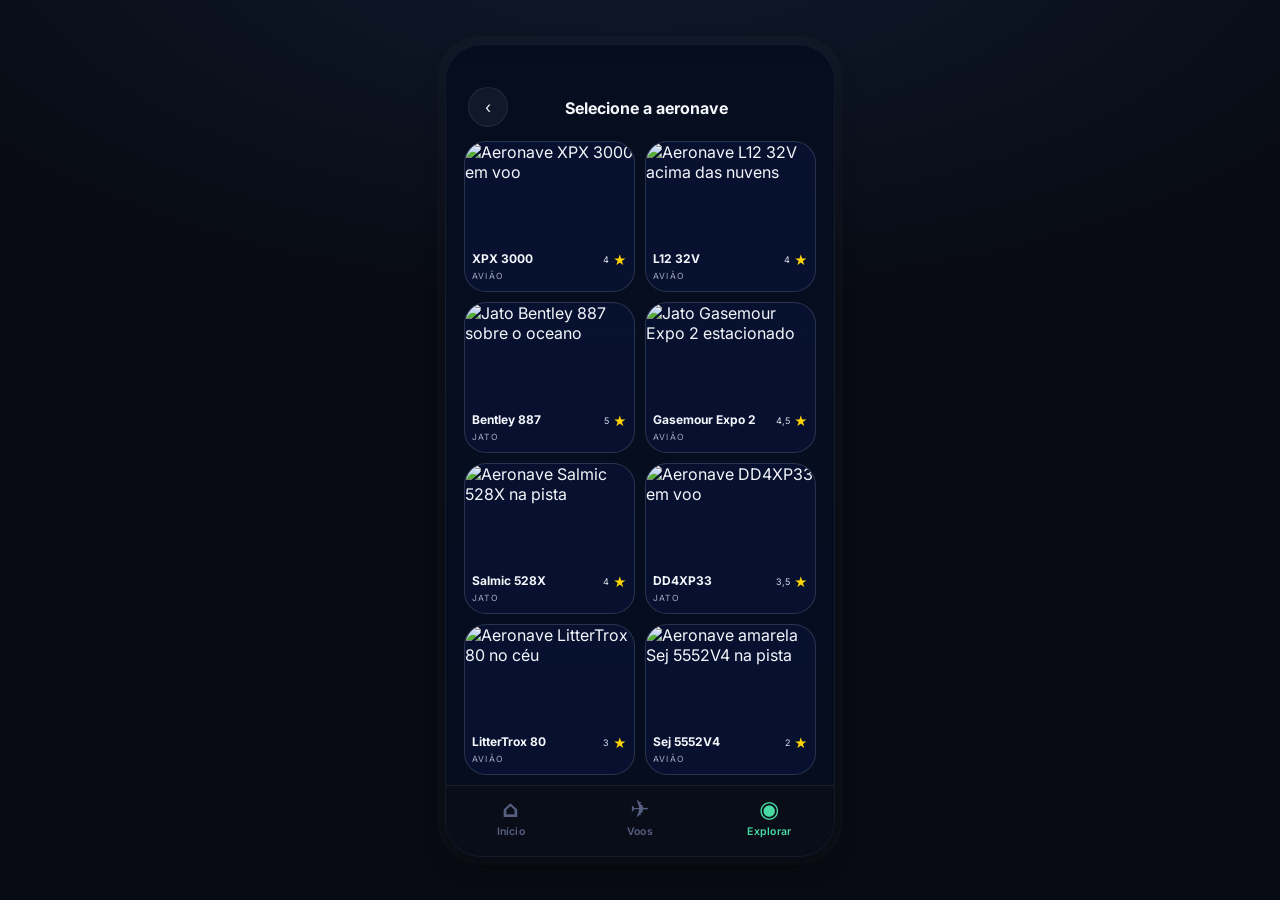
==== aeronaves.html @ 28711dec "Add outras 3 telas restantes" ====
<!DOCTYPE html>
<html lang="pt-BR">
<head>
  <meta charset="UTF-8">
  <meta name="viewport" content="width=device-width, initial-scale=1.0">
  <title>Selecione a aeronave | SkyPrime</title>
  <link rel="stylesheet" href="css/style.css">
</head>
<body>
  <div class="app app--aircraft">
    <header class="cabecalho cabecalho--centered">
      <a class="botaoVoltar" href="index.html" aria-label="Voltar para o início">&#8249;</a>
      <h1>Selecione a aeronave</h1>
    </header>

    <main class="scroll aircraft-screen">
      <section class="aircraft-grid" aria-label="Aeronaves disponíveis">
        <a class="aircraft-card" href="calendario.html">
          <img src="https://images.unsplash.com/photo-1436491865332-7a61a109cc05?auto=format&amp;fit=crop&amp;w=700&amp;q=85" alt="Aeronave XPX 3000 em voo">
          <div class="aircraft-card__body"><h2>XPX 3000</h2><span class="rating">4 <b>★</b></span><p>AVIÃO</p></div>
        </a>
        <a class="aircraft-card" href="calendario.html">
          <img src="https://images.unsplash.com/photo-1529074963764-98f45c47344b?auto=format&amp;fit=crop&amp;w=700&amp;q=85" alt="Aeronave L12 32V acima das nuvens">
          <div class="aircraft-card__body"><h2>L12 32V</h2><span class="rating">4 <b>★</b></span><p>AVIÃO</p></div>
        </a>
        <a class="aircraft-card" href="calendario.html">
          <img src="https://images.unsplash.com/photo-1540962351504-03099e0a754b?auto=format&amp;fit=crop&amp;w=700&amp;q=85" alt="Jato Bentley 887 sobre o oceano">
          <div class="aircraft-card__body"><h2>Bentley 887</h2><span class="rating">5 <b>★</b></span><p>JATO</p></div>
        </a>
        <a class="aircraft-card" href="calendario.html">
          <img src="https://images.unsplash.com/photo-1569629743817-70d8db6c323b?auto=format&amp;fit=crop&amp;w=700&amp;q=85" alt="Jato Gasemour Expo 2 estacionado">
          <div class="aircraft-card__body"><h2>Gasemour Expo 2</h2><span class="rating">4,5 <b>★</b></span><p>AVIÃO</p></div>
        </a>
        <a class="aircraft-card" href="calendario.html">
          <img src="https://images.unsplash.com/photo-1474302770737-173ee21bab63?auto=format&amp;fit=crop&amp;w=700&amp;q=85" alt="Aeronave Salmic 528X na pista">
          <div class="aircraft-card__body"><h2>Salmic 528X</h2><span class="rating">4 <b>★</b></span><p>JATO</p></div>
        </a>
        <a class="aircraft-card" href="calendario.html">
          <img src="https://images.unsplash.com/photo-1583508915901-b5f84c1dcde1?auto=format&amp;fit=crop&amp;w=700&amp;q=85" alt="Aeronave DD4XP33 em voo">
          <div class="aircraft-card__body"><h2>DD4XP33</h2><span class="rating">3,5 <b>★</b></span><p>JATO</p></div>
        </a>
        <a class="aircraft-card" href="calendario.html">
          <img src="https://images.unsplash.com/photo-1494412651409-8963ce7935a7?auto=format&amp;fit=crop&amp;w=700&amp;q=85" alt="Aeronave LitterTrox 80 no céu">
          <div class="aircraft-card__body"><h2>LitterTrox 80</h2><span class="rating">3 <b>★</b></span><p>AVIÃO</p></div>
        </a>
        <a class="aircraft-card" href="calendario.html">
          <img src="https://images.unsplash.com/photo-1556388158-158ea5ccacbd?auto=format&amp;fit=crop&amp;w=700&amp;q=85" alt="Aeronave amarela Sej 5552V4 na pista">
          <div class="aircraft-card__body"><h2>Sej 5552V4</h2><span class="rating">2 <b>★</b></span><p>AVIÃO</p></div>
        </a>
      </section>
    </main>

    <nav class="barraNavegacao" aria-label="Navegação principal">
      <a href="index.html"><span class="nav-icon">⌂</span>Início</a>
      <a href="#"><span class="nav-icon">✈</span>Voos</a>
      <a href="aeronaves.html" class="is-active"><span class="nav-icon">◉</span>Explorar</a>
    </nav>
  </div>
</body>
</html>
---- css/style.css ----
@import url('https://fonts.googleapis.com/css2?family=Space+Grotesk:wght@500;600;700&family=Inter:wght@400;500;600;700&display=swap');

:root{
  --fundo: #080b13;
  --fundo-glow: radial-gradient(120% 80% at 50% -10%, #101a2e 0%, #080b13 55%);
  --card: #10182a;
  --card-alt: #131d33;
  --card-border: rgba(255, 255, 255, 0.07);
  --divider: rgba(255, 255, 255, 0.08);

  --accent: #49dba3;
  --accent-dim: #2f9e78;
  --accent-soft: rgba(73, 219, 163, 0.12);
  --accent-soft-strong: rgba(73, 219, 163, 0.22);

  --gold: #e6a85c;
  --gold-soft: rgba(230, 168, 92, 0.15);

  --texto-primario: #f4f6fb;
  --texto-secundario: #8b93ab;
  --texto-terciario: #576082;

  --raio-lg: 22px;
  --raio-md: 16px;
  --raio-sm: 10px;
  --raio-pill: 999px;

  --shadow-card: 0 10px 30px -12px rgba(0, 0, 0, 0.55);
  --shadow-btn: 0 8px 22px -6px rgba(73, 219, 163, 0.45);

  color-scheme: dark;
}

*{
  box-sizing: border-box;
  margin: 0;
  padding: 0;
}

html{
  -webkit-tap-highlight-color: transparent;
}

body{
  min-height: 100vh;
  background: var(--fundo-glow), var(--fundo);
  color: var(--texto-primario);
  font-family: 'Inter', system-ui, sans-serif;
  display: grid;
  place-items: start center;
  padding: 32px 16px;
}

img{
  width: 70%;
  max-width: 100%;
  display: block;
}

a{
  color: inherit;
  text-decoration: none;
}

button{
  font-family: inherit;
  cursor: pointer;
}

.app{
  width: 100%;
  max-width: 390px;
  min-height: 780px;
  background: linear-gradient(180deg, #0c1220 0%, #090d17 100%);
  border: 1px solid rgba(255, 255, 255, 0.06);
  border-radius: 36px;
  box-shadow: var(--shadow-card), 0 0 0 8px rgba(255, 255, 255, 0.015);
  display: grid;
  grid-template-rows: auto 1fr auto;
  overflow: hidden;
  position: relative;
}

.app__scroll {
  overflow-y: auto;
  padding: 22px 20px 12px;
  display: flex;
  flex-direction: column;
  gap: 26px;
}

.app__scroll::-webkit-scrollbar {
  display: none;
}

.scroll{ /*main*/
  overflow-y: auto;
  padding: 22px 20px 12px;
  display: flex;
  flex-direction: column;
  gap: 26px;
}

.cabecalho{
  display: flex;
  align-items: center;
  justify-content: space-between;
  gap: 12px;
  padding: 22px 20px 4px;
}

.cabecalho h1{
  font-family: 'Space Grotesk', sans-serif;
  font-size: 19px;
  font-weight: 600;
  margin-top: 2px;
}

.cabecalhoConta{
  display: flex;
  align-items: center;
  gap: 12px;
}

.avatar{
  width: 44px;
  height: 44px;
  border-radius: 50%;
  background: #0f1727;
  border: 1px solid var(--card-border);
  display: grid;
  place-items: center;
  color: var(--texto-terciario);
  flex-shrink: 0;
}

.fonte1{
  font-size: 11px;
  letter-spacing: 0.14em;
  text-transform: uppercase;
  color: var(--texto-terciario);
  font-weight: 600;
}

.botaoIcone{
  width: 42px;
  height: 42px;
  border-radius: 50%;
  border: 1px solid var(--card-border);
  background: var(--card);
  display: grid;
  place-items: center;
  color: var(--texto-secundario);
  position: relative;
}

.botaoIcone:hover{
  background: var(--card-alt);
  color: var(--texto-primario);
  transform: translateY(-1px);
}

.botaoIcone .novaMensagem{
  position: absolute;
  top: 9px;
  right: 10px;
  width: 7px;
  height: 7px;
  border-radius: 50%;
  background: var(--accent);
  box-shadow: 0 0 0 2px var(--card);
}

.botaoVoltar{
  width: 40px;
  height: 40px;
  border-radius: 50%;
  border: 1px solid var(--card-border);
  background: var(--card);
  display: grid;
  place-items: center;
  color: var(--texto-primario);
  transition: background 0.2s ease, transform 0.15s ease;
}

.botaoVoltar:hover{
  background: var(--card-alt);
  transform: translateX(-2px);
}

.cabecalho--centered{
  justify-content: flex-start;
}

.cabecalho--centered h1{
  flex: 1;
  text-align: center;
  margin-right: 40px;
}

/* ==========================================================================
   Section headings
   ========================================================================== */

.headerSection {
  display: flex;
  align-items: baseline;
  justify-content: space-between;
  margin-bottom: 14px;
}

.headerSection h2 {
  font-family: 'Space Grotesk', sans-serif;
  font-size: 16px;
  font-weight: 600;
  letter-spacing: 0.01em;
}

.verDetalhes {
  font-size: 13px;
  font-weight: 600;
  color: var(--accent);
  transition: opacity 0.2s ease;
}

.verDetalhes:hover {
  opacity: 0.75;
}

.verDetalhesFormat{
	display: block;
	text-align:center;
	margin-top:16px;
}

/* ==========================================================================
   Flight card — signature component
   ========================================================================== */

.boxVoo {
  background: var(--card);
  border: 1px solid var(--card-border);
  border-radius: var(--raio-lg);
  padding: 20px;
  box-shadow: var(--shadow-card);
}

.boxVooRota {
  display: grid;
  grid-template-columns: 1fr auto 1fr;
  align-items: center;
  gap: 10px;
}

.boxVooPartida {
  display: flex;
  flex-direction: column;
  gap: 4px;
}

.boxVooPartida--end {
  align-items: flex-end;
  text-align: right;
}

.boxVooAeroporto {
  font-family: 'Space Grotesk', sans-serif;
  font-size: 26px;
  font-weight: 700;
  line-height: 1;
}

.boxVooCidade {
  font-size: 12px;
  color: var(--texto-secundario);
}

.caminho {
  display: flex;
  flex-direction: column;
  align-items: center;
  gap: 6px;
  min-width: 74px;
}

.caminhoDuracao {
  font-size: 11px;
  color: var(--texto-terciario);
  font-weight: 500;
}

.caminhoLinha {
  position: relative;
  width: 100%;
  height: 14px;
  display: flex;
  align-items: center;
}

.caminhoLinha::before {
  content: '';
  position: absolute;
  left: 0;
  right: 0;
  top: 50%;
  height: 1px;
  background: repeating-linear-gradient(90deg, var(--accent-dim) 0 5px, transparent 5px 9px);
  transform: translateY(-50%);
}

.caminhoAviao {
  position: relative;
  margin: 0 auto;
  width: 26px;
  height: 26px;
  border-radius: 50%;
  background: var(--accent-soft-strong);
  display: grid;
  place-items: center;
  color: var(--accent);
}

.boxVooDados {
  display: grid;
  grid-template-columns: 1fr 1fr;
  gap: 14px 10px;
  margin-top: 18px;
  padding-top: 16px;
  border-top: 1px solid var(--divider);
}

.boxVooDadosNome {
  font-size: 10.5px;
  letter-spacing: 0.09em;
  text-transform: uppercase;
  color: var(--texto-terciario);
  font-weight: 600;
  margin-bottom: 4px;
}

.boxVooDadosValor {
  font-size: 14px;
  font-weight: 600;
}

.boxVooDadosValor--accent {
  color: var(--accent);
}

/* ==========================================================================
   Buttons
   ========================================================================== */

.botao {
  display: flex;
  align-items: center;
  justify-content: center;
  gap: 8px;
  width: 100%;
  border: none;
  border-radius: var(--raio-pill);
  padding: 16px 20px;
  font-size: 15px;
  font-weight: 700;
  font-family: 'Space Grotesk', sans-serif;
  letter-spacing: 0.01em;
  transition: transform 0.15s ease, box-shadow 0.2s ease, filter 0.2s ease;
}

.botaoPrimario {
  background: linear-gradient(135deg, #5be8b5, var(--accent) 60%, var(--accent-dim));
  color: #06251b;
  box-shadow: var(--shadow-btn);
}

.botaoPrimario:hover {
  transform: translateY(-2px);
  filter: brightness(1.05);
}

.botaoPrimario:active {
  transform: translateY(0);
}

.botaoMargin{
  margin-top: 18px;
}

.botaoFantasma {
  background: transparent;
  border: 1px solid var(--card-border);
  color: var(--texto-primario);
}

.botaoFantasma:hover {
  background: var(--card-alt);
}

.botao--mini {
  width: auto;
  padding: 8px 18px;
  font-size: 12px;
  margin-top: 14px;
}

/* ==========================================================================
   Recommendations controle
   ========================================================================== */

.botaoControle {
  display: flex;
  gap: 8px;
}

.botaoControle .botaoIcone {
  width: 32px;
  height: 32px;
}

.controle {
  display: flex;
  gap: 16px;
  overflow-x: auto;
  padding: 12px 20px 8px;
}

.controle::-webkit-scrollbar {
  display: none;
}

.jetCard {
  flex: 0 0 78%;
  scroll-snap-align: start;
  background: var(--card);
  border: 1px solid var(--card-border);
  border-radius: var(--raio-md);
  overflow: hidden;
  transition: transform 0.2s ease, border-color 0.2s ease;
}

.jetCard:hover {
  transform: translateY(-3px);
  border-color: var(--accent-dim);
}

.jetCardFoto {
  position: relative;
  height: 118px;
  overflow: hidden;
}

.jetCardFotoImg {
  width: 100%;
  height: 100%;
  display: block;
  object-fit: cover;
}

.jetCardFeatured {
  position: absolute;
  top: 10px;
  left: 10px;
  z-index: 2;
  padding: 5px 10px;
  border-radius: 999px;
  background: rgba(8, 11, 19, 0.85);
  color: #e6a85c;
  font-size: 10px;
  font-weight: 500;
}

.jetCardBody {
  padding: 12px 14px 16px;
}

.jetCardBody h3 {
  font-family: 'Space Grotesk', sans-serif;
  font-size: 14.5px;
  font-weight: 600;
  margin-bottom: 6px;
}

.jetCardAssentos {
  display: flex;
  align-items: center;
  gap: 6px;
  font-size: 12px;
  color: var(--texto-secundario);
}

/* ==========================================================================
   Bottom navigation
   ========================================================================== */

.barraNavegacao {
  display: grid;
  grid-template-columns: repeat(3, 1fr);
  border-top: 1px solid var(--divider);
  background: rgba(10, 14, 24, 0.9);
  backdrop-filter: blur(10px);
}

.barraNavegacao a {
  display: flex;
  flex-direction: column;
  align-items: center;
  gap: 5px;
  padding: 14px 0 18px;
  color: var(--texto-terciario);
  font-size: 10.5px;
  font-weight: 600;
  letter-spacing: 0.02em;
  transition: color 0.2s ease;
}

.barraNavegacao a svg {
  transition: transform 0.2s ease;
}

.barraNavegacao a:hover {
  color: var(--texto-secundario);
}

.barraNavegacao a.is-active {
  color: var(--accent);
}

.barraNavegacao a.is-active svg {
  transform: translateY(-2px);
}

/* ==========================================================================
   Screen: Voos agendados (flight list)
   ========================================================================== */

.flight-list {
  display: flex;
  flex-direction: column;
}

.status-pill {
  font-size: 10.5px;
  font-weight: 700;
  letter-spacing: 0.06em;
  text-transform: uppercase;
}

/* ==========================================================================
   Screen: Confirme o voo
   ========================================================================== */

.confirm-hero {
  text-align: center;
  display: flex;
  flex-direction: column;
  align-items: center;
  gap: 10px;
}

.confirm-hero__check {
  width: 58px;
  height: 58px;
  border-radius: 50%;
  background: var(--accent-soft);
  border: 1px solid var(--accent-soft-strong);
  display: grid;
  place-items: center;
  color: var(--accent);
  margin-bottom: 4px;
}

.confirm-hero h1 {
  font-family: 'Space Grotesk', sans-serif;
  font-size: 21px;
  font-weight: 700;
}

.confirm-hero p {
  font-size: 13px;
  color: var(--texto-secundario);
  max-width: 260px;
}

.detail-card {
  background: var(--card);
  border: 1px solid var(--card-border);
  border-radius: var(--raio-lg);
  overflow: hidden;
  box-shadow: var(--shadow-card);
}

.detail-card__route {
  padding: 20px 20px 16px;
}

.detail-card__origin-label,
.detail-card__dest-label {
  font-size: 10.5px;
  letter-spacing: 0.08em;
  text-transform: uppercase;
  color: var(--texto-terciario);
  font-weight: 600;
  margin-bottom: 4px;
}

.detail-row {
  display: flex;
  align-items: center;
  gap: 12px;
  padding: 14px 20px;
  border-top: 1px solid var(--divider);
}

.detail-row__icon {
  width: 38px;
  height: 38px;
  border-radius: var(--raio-sm);
  background: var(--accent-soft);
  color: var(--accent);
  display: grid;
  place-items: center;
  flex-shrink: 0;
}

.detail-row__label {
  font-size: 10.5px;
  letter-spacing: 0.06em;
  text-transform: uppercase;
  color: var(--texto-terciario);
  font-weight: 600;
  margin-bottom: 3px;
}

.detail-row__value {
  font-size: 14px;
  font-weight: 600;
}

.detail-card__photo {
  height: 150px;
  border-top: 1px solid var(--divider);
}

.price-card {
  background: var(--card);
  border: 1px solid var(--card-border);
  border-radius: var(--raio-lg);
  padding: 18px 20px;
}

.price-row {
  display: flex;
  justify-content: space-between;
  font-size: 13.5px;
  color: var(--texto-secundario);
  padding: 7px 0;
}

.price-row--total {
  border-top: 1px solid var(--divider);
  margin-top: 8px;
  padding-top: 14px;
  font-size: 15px;
  font-weight: 700;
  color: var(--texto-primario);
}

.price-row--total span:last-child {
  color: var(--accent);
}

/* ==========================================================================
   Screen: Explorar (select destination)
   ========================================================================== */

.search-field {
  display: flex;
  align-items: center;
  gap: 10px;
  background: var(--card);
  border: 1px solid var(--card-border);
  border-radius: var(--raio-pill);
  padding: 14px 18px;
  color: var(--texto-terciario);
}

.search-field input {
  border: none;
  background: transparent;
  outline: none;
  color: var(--texto-primario);
  font-family: inherit;
  font-size: 14px;
  width: 100%;
}

.search-field input::placeholder {
  color: var(--texto-terciario);
}

.destination-grid {
  display: grid;
  grid-template-columns: repeat(3, 1fr);
  gap: 12px;
}

.destination-card {
  background: var(--card);
  border: 1px solid var(--card-border);
  border-radius: var(--raio-md);
  padding: 16px 10px;
  display: flex;
  flex-direction: column;
  align-items: center;
  gap: 10px;
  text-align: center;
  transition: transform 0.2s ease, border-color 0.2s ease, opacity 0.2s ease;
}

.destination-card:hover {
  transform: translateY(-3px);
  border-color: var(--accent-dim);
}

.destination-card__icon {
  width: 40px;
  height: 40px;
  border-radius: 50%;
  background: var(--accent-soft);
  color: var(--accent);
  display: grid;
  place-items: center;
}

.destination-card__code {
  font-family: 'Space Grotesk', sans-serif;
  font-size: 14px;
  font-weight: 700;
}

.destination-card__city {
  font-size: 10.5px;
  color: var(--texto-terciario);
}

.destination-card--muted {
  opacity: 0.45;
  border-style: dashed;
}

.destination-card--muted .destination-card__icon {
  background: rgba(255, 255, 255, 0.05);
  color: var(--texto-terciario);
}

.destination-card--muted:hover {
  transform: none;
  border-color: var(--card-border);
}

/* ==========================================================================
   Responsive — mobile
   ========================================================================== */

@media (max-width: 420px) {
  body {
    padding: 0;
  }

  .app {
    max-width: 100%;
    min-height: 100vh;
    border-radius: 0;
    border: none;
  }

  .jetCard {
    flex-basis: 82%;
  }
}

@media (min-width: 720px) {
  body {
    align-content: center;
    min-height: 100vh;
  }
}

/* ========================================================================== 
   Telas do fluxo de agendamento
   ========================================================================== */

.app--aircraft,
.app--calendar,
.app--summary {
  min-height: min(860px, 100vh);
  background: #071127;
}

.app--aircraft .cabecalho,
.app--calendar .cabecalho,
.app--summary .cabecalho {
  padding: 42px 22px 14px;
}

.app--aircraft .cabecalho h1,
.app--calendar .cabecalho h1,
.app--summary .cabecalho h1 {
  font-family: 'Inter', sans-serif;
  font-size: 16px;
  font-weight: 700;
}

.nav-icon {
  height: 20px;
  font-size: 23px;
  line-height: 18px;
}

/* Seleção de aeronaves: Grid obrigatório do projeto */
.app--aircraft {
  background-image:
    linear-gradient(rgba(5, 12, 29, .76), rgba(5, 12, 29, .82)),
    url('https://images.unsplash.com/photo-1436491865332-7a61a109cc05?auto=format&fit=crop&w=900&q=75');
  background-position: center;
  background-size: cover;
}

.aircraft-screen {
  padding: 0 18px 10px;
  gap: 0;
}

.aircraft-grid {
  display: grid;
  grid-template-columns: repeat(2, minmax(0, 1fr));
  gap: 10px;
}

.aircraft-card {
  min-width: 0;
  overflow: hidden;
  background: rgba(8, 19, 49, .94);
  border: 1px solid rgba(255, 255, 255, .14);
  border-radius: 22px;
  transition: transform .2s ease, border-color .2s ease, box-shadow .2s ease;
}

.aircraft-card:hover {
  transform: translateY(-3px);
  border-color: var(--accent);
  box-shadow: 0 10px 24px rgba(0, 0, 0, .32);
}

.aircraft-card > img {
  width: 100%;
  height: 102px;
  object-fit: cover;
}

.aircraft-card__body {
  display: grid;
  grid-template-columns: minmax(0, 1fr) auto;
  align-items: center;
  gap: 3px 6px;
  padding: 8px 7px 10px;
}

.aircraft-card h2 {
  overflow: hidden;
  font-size: 12px;
  line-height: 1.2;
  white-space: nowrap;
  text-overflow: ellipsis;
}

.aircraft-card p {
  grid-column: 1 / -1;
  color: #a2abc1;
  font-size: 8.5px;
  letter-spacing: .14em;
}

.rating {
  display: flex;
  align-items: center;
  gap: 4px;
  color: #dce2ee;
  font-size: 9px;
  white-space: nowrap;
}

.rating b {
  color: #ffd400;
  font-size: 13px;
}

/* Calendário */
.app--calendar {
  background-image:
    linear-gradient(180deg, #06112a 0%, #071632 29%, rgba(8, 23, 52, .50) 53%, #061027 75%),
    url('https://images.unsplash.com/photo-1436491865332-7a61a109cc05?auto=format&fit=crop&w=900&q=80');
  background-position: center, center 275px;
  background-repeat: no-repeat;
  background-size: cover, auto 360px;
}

.calendar-screen {
  padding: 66px 24px 20px;
  gap: 36px;
}

.calendar__header {
  display: flex;
  align-items: center;
  gap: 12px;
  margin-bottom: 24px;
}

.calendar__header h2 {
  font-size: 17px;
  font-weight: 400;
}

.calendar__header > span {
  font-size: 30px;
  line-height: 1;
}

.calendar__grid {
  display: grid;
  grid-template-columns: repeat(7, minmax(0, 1fr));
  align-items: center;
  row-gap: 25px;
  color: #f1f4fa;
  font-size: 12px;
}

.calendar__grid > * {
  display: grid;
  width: 30px;
  height: 30px;
  place-items: center;
}

.calendar__week {
  margin-bottom: 8px;
  color: #a8b0c4;
  row-gap: 0;
}

.calendar__week span:first-child {
  color: #e34c58;
}

.calendar__selected {
  border: 1px solid var(--accent);
  border-radius: 50%;
  background: rgba(73, 219, 163, .14);
  color: var(--accent);
}

.calendar__button,
.summary-button {
  border-radius: 15px;
  background: #5cc4ab;
  color: #061127;
  box-shadow: 0 8px 24px rgba(29, 153, 126, .18);
}

/* Resumo */
.summary-screen {
  padding: 8px 24px 28px;
  gap: 26px;
}

.summary-route,
.summary-aircraft,
.summary-price {
  border: 1px solid rgba(255, 255, 255, .09);
  background: rgba(10, 25, 58, .86);
  box-shadow: 0 14px 30px rgba(0, 0, 0, .18);
}

.summary-route {
  display: grid;
  grid-template-columns: 1fr auto 1fr;
  align-items: start;
  gap: 12px;
  padding: 20px;
  border-radius: 21px;
}

.summary-route strong {
  font-size: 27px;
}

.summary-route p {
  margin-top: 4px;
  color: #a4adc3;
  font-size: 10px;
  line-height: 1.6;
  letter-spacing: .08em;
}

.summary-route__destination {
  text-align: right;
}

.summary-route__arrow {
  margin-top: 4px;
  color: var(--accent);
  font-size: 31px;
  line-height: 1;
}

.summary-route__meta {
  grid-column: 1 / -1;
  display: flex;
  justify-content: space-between;
  margin-top: 2px;
  padding-top: 14px;
  border-top: 1px solid rgba(255, 255, 255, .06);
  font-size: 11px;
}

.summary-aircraft {
  overflow: hidden;
  border-radius: 20px;
}

.summary-aircraft > img {
  width: 100%;
  height: 136px;
  object-fit: cover;
}

.summary-aircraft__body {
  display: flex;
  align-items: center;
  justify-content: space-between;
  padding: 16px;
}

.summary-aircraft h2 {
  font-size: 16px;
}

.summary-aircraft p {
  margin-top: 3px;
  color: #9ea8bf;
  font-size: 9px;
}

.summary-price {
  padding: 18px 20px 22px;
}

.summary-price .price-row {
  font-size: 11px;
}

.summary-price .price-row--total {
  align-items: center;
  font-size: 15px;
}

.summary-price .price-row--total strong {
  color: #4bc69f;
  font-size: 19px;
}

@media (max-width: 360px) {
  .aircraft-grid { gap: 8px; }
  .aircraft-card > img { height: 90px; }
  .calendar-screen { padding-inline: 16px; }
  .summary-route { padding-inline: 15px; }
}

@media (min-width: 600px) {
  .app--aircraft,
  .app--calendar,
  .app--summary {
    min-height: 800px;
  }
}
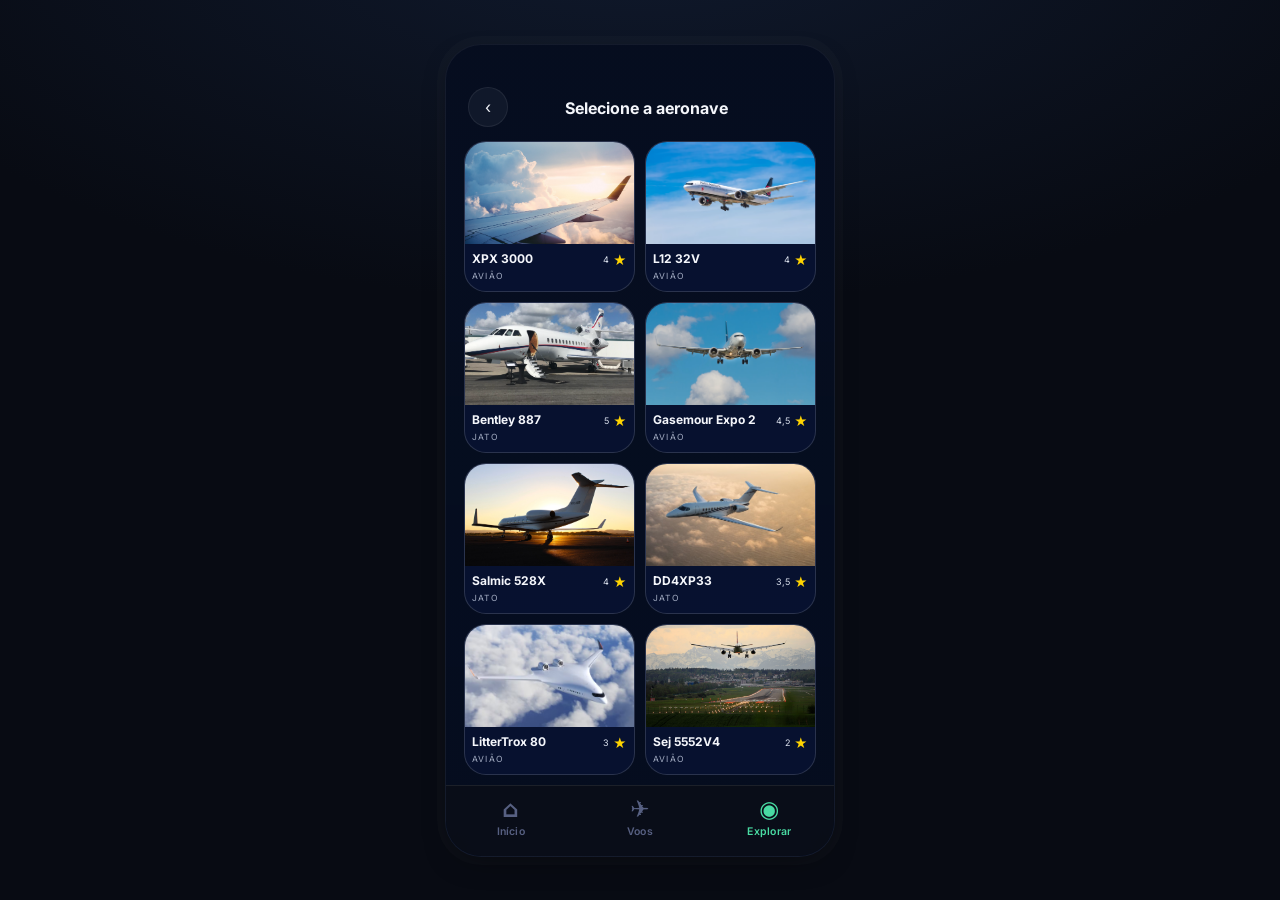
==== commit fa646efa: "Polimento final" ====
--- a/aeronaves.html
+++ b/aeronaves.html
@@ -1,60 +1,101 @@
 <!DOCTYPE html>
 <html lang="pt-BR">
 <head>
-  <meta charset="UTF-8">
-  <meta name="viewport" content="width=device-width, initial-scale=1.0">
-  <title>Selecione a aeronave | SkyPrime</title>
-  <link rel="stylesheet" href="css/style.css">
+    <meta charset="UTF-8">
+    <meta name="viewport" content="width=device-width, initial-scale=1.0">
+    <title>Skyroad - Selecione a aeronave</title>
+    <link rel="stylesheet" href="css/style.css">
 </head>
 <body>
-  <div class="app app--aircraft">
-    <header class="cabecalho cabecalho--centered">
-      <a class="botaoVoltar" href="index.html" aria-label="Voltar para o início">&#8249;</a>
-      <h1>Selecione a aeronave</h1>
-    </header>
-
-    <main class="scroll aircraft-screen">
-      <section class="aircraft-grid" aria-label="Aeronaves disponíveis">
-        <a class="aircraft-card" href="calendario.html">
-          <img src="https://images.unsplash.com/photo-1436491865332-7a61a109cc05?auto=format&amp;fit=crop&amp;w=700&amp;q=85" alt="Aeronave XPX 3000 em voo">
-          <div class="aircraft-card__body"><h2>XPX 3000</h2><span class="rating">4 <b>★</b></span><p>AVIÃO</p></div>
-        </a>
-        <a class="aircraft-card" href="calendario.html">
-          <img src="https://images.unsplash.com/photo-1529074963764-98f45c47344b?auto=format&amp;fit=crop&amp;w=700&amp;q=85" alt="Aeronave L12 32V acima das nuvens">
-          <div class="aircraft-card__body"><h2>L12 32V</h2><span class="rating">4 <b>★</b></span><p>AVIÃO</p></div>
-        </a>
-        <a class="aircraft-card" href="calendario.html">
-          <img src="https://images.unsplash.com/photo-1540962351504-03099e0a754b?auto=format&amp;fit=crop&amp;w=700&amp;q=85" alt="Jato Bentley 887 sobre o oceano">
-          <div class="aircraft-card__body"><h2>Bentley 887</h2><span class="rating">5 <b>★</b></span><p>JATO</p></div>
-        </a>
-        <a class="aircraft-card" href="calendario.html">
-          <img src="https://images.unsplash.com/photo-1569629743817-70d8db6c323b?auto=format&amp;fit=crop&amp;w=700&amp;q=85" alt="Jato Gasemour Expo 2 estacionado">
-          <div class="aircraft-card__body"><h2>Gasemour Expo 2</h2><span class="rating">4,5 <b>★</b></span><p>AVIÃO</p></div>
-        </a>
-        <a class="aircraft-card" href="calendario.html">
-          <img src="https://images.unsplash.com/photo-1474302770737-173ee21bab63?auto=format&amp;fit=crop&amp;w=700&amp;q=85" alt="Aeronave Salmic 528X na pista">
-          <div class="aircraft-card__body"><h2>Salmic 528X</h2><span class="rating">4 <b>★</b></span><p>JATO</p></div>
-        </a>
-        <a class="aircraft-card" href="calendario.html">
-          <img src="https://images.unsplash.com/photo-1583508915901-b5f84c1dcde1?auto=format&amp;fit=crop&amp;w=700&amp;q=85" alt="Aeronave DD4XP33 em voo">
-          <div class="aircraft-card__body"><h2>DD4XP33</h2><span class="rating">3,5 <b>★</b></span><p>JATO</p></div>
-        </a>
-        <a class="aircraft-card" href="calendario.html">
-          <img src="https://images.unsplash.com/photo-1494412651409-8963ce7935a7?auto=format&amp;fit=crop&amp;w=700&amp;q=85" alt="Aeronave LitterTrox 80 no céu">
-          <div class="aircraft-card__body"><h2>LitterTrox 80</h2><span class="rating">3 <b>★</b></span><p>AVIÃO</p></div>
-        </a>
-        <a class="aircraft-card" href="calendario.html">
-          <img src="https://images.unsplash.com/photo-1556388158-158ea5ccacbd?auto=format&amp;fit=crop&amp;w=700&amp;q=85" alt="Aeronave amarela Sej 5552V4 na pista">
-          <div class="aircraft-card__body"><h2>Sej 5552V4</h2><span class="rating">2 <b>★</b></span><p>AVIÃO</p></div>
-        </a>
-      </section>
-    </main>
-
-    <nav class="barraNavegacao" aria-label="Navegação principal">
-      <a href="index.html"><span class="nav-icon">⌂</span>Início</a>
-      <a href="#"><span class="nav-icon">✈</span>Voos</a>
-      <a href="aeronaves.html" class="is-active"><span class="nav-icon">◉</span>Explorar</a>
-    </nav>
-  </div>
+    <div class="app appAeronaves">
+        <header class="cabecalho cabecalhoCentralizado">
+            <a class="botaoVoltar" href="index.html">‹</a>
+            <h1>Selecione a aeronave</h1>
+        </header>
+        <main class="scroll telaAeronaves">
+            <section class="aeronavesGrid">
+                <a class="aeronaveCard" href="calendario.html">
+                    <img src="assets/catalogo1.png" alt="Aeronave XPX 3000 em voo">
+                    <div class="aeronaveCardBody">
+                        <h2>XPX 3000</h2>
+                        <span class="avaliacao">4 <b>★</b>
+                        </span>
+                        <p>AVIÃO</p>
+                    </div>
+                </a>
+                <a class="aeronaveCard" href="calendario.html">
+                    <img src="assets/catalogo2.png" alt="Aeronave L12 32V acima das nuvens">
+                    <div class="aeronaveCardBody">
+                        <h2>L12 32V</h2>
+                        <span class="avaliacao">4 <b>★</b>
+                        </span>
+                        <p>AVIÃO</p>
+                    </div>
+                </a>
+                <a class="aeronaveCard" href="calendario.html">
+                    <img src="assets/catalogo3.png" alt="Jato Bentley 887 sobre o oceano">
+                    <div class="aeronaveCardBody">
+                        <h2>Bentley 887</h2>
+                        <span class="avaliacao">5 <b>★</b>
+                        </span>
+                        <p>JATO</p>
+                    </div>
+                </a>
+                <a class="aeronaveCard" href="calendario.html">
+                    <img src="assets/catalogo4.png" alt="Jato Gasemour Expo 2 estacionado">
+                    <div class="aeronaveCardBody">
+                        <h2>Gasemour Expo 2</h2>
+                        <span class="avaliacao">4,5 <b>★</b>
+                        </span>
+                        <p>AVIÃO</p>
+                    </div>
+                </a>
+                <a class="aeronaveCard" href="calendario.html">
+                    <img src="assets/catalogo5.png" alt="Aeronave Salmic 528X na pista">
+                    <div class="aeronaveCardBody">
+                        <h2>Salmic 528X</h2>
+                        <span class="avaliacao">4 <b>★</b>
+                        </span>
+                        <p>JATO</p>
+                    </div>
+                </a>
+                <a class="aeronaveCard" href="calendario.html">
+                    <img src="assets/catalogo6.png" alt="Aeronave DD4XP33 em voo">
+                    <div class="aeronaveCardBody">
+                        <h2>DD4XP33</h2>
+                        <span class="avaliacao">3,5 <b>★</b>
+                        </span>
+                        <p>JATO</p>
+                    </div>
+                </a>
+                <a class="aeronaveCard" href="calendario.html">
+                    <img src="assets/catalogo7.png" alt="Aeronave LitterTrox 80 no céu">
+                    <div class="aeronaveCardBody">
+                        <h2>LitterTrox 80</h2>
+                        <span class="avaliacao">3 <b>★</b>
+                        </span>
+                        <p>AVIÃO</p>
+                    </div>
+                </a>
+                <a class="aeronaveCard" href="calendario.html">
+                    <img src="assets/catalogo8.png" alt="Aeronave amarela Sej 5552V4 na pista">
+                    <div class="aeronaveCardBody">
+                        <h2>Sej 5552V4</h2>
+                        <span class="avaliacao">2 <b>★</b>
+                        </span>
+                        <p>AVIÃO</p>
+                    </div>
+                </a>
+            </section>
+        </main>
+        <nav class="barraNavegacao">
+            <a href="index.html">
+                <span class="iconeNavegacao">⌂</span>Início</a>
+            <a href="voos.html">
+                <span class="iconeNavegacao">✈</span>Voos</a>
+            <a href="aeronaves.html" class="selecionado">
+                <span class="iconeNavegacao">◉</span>Explorar</a>
+        </nav>
+    </div>
 </body>
 </html>
--- a/css/style.css
+++ b/css/style.css
@@ -1,230 +1,230 @@
 @import url('https://fonts.googleapis.com/css2?family=Space+Grotesk:wght@500;600;700&family=Inter:wght@400;500;600;700&display=swap');
 
 :root{
-  --fundo: #080b13;
-  --fundo-glow: radial-gradient(120% 80% at 50% -10%, #101a2e 0%, #080b13 55%);
-  --card: #10182a;
-  --card-alt: #131d33;
-  --card-border: rgba(255, 255, 255, 0.07);
-  --divider: rgba(255, 255, 255, 0.08);
-
-  --accent: #49dba3;
-  --accent-dim: #2f9e78;
-  --accent-soft: rgba(73, 219, 163, 0.12);
-  --accent-soft-strong: rgba(73, 219, 163, 0.22);
-
-  --gold: #e6a85c;
-  --gold-soft: rgba(230, 168, 92, 0.15);
-
-  --texto-primario: #f4f6fb;
-  --texto-secundario: #8b93ab;
-  --texto-terciario: #576082;
-
-  --raio-lg: 22px;
-  --raio-md: 16px;
-  --raio-sm: 10px;
-  --raio-pill: 999px;
-
-  --shadow-card: 0 10px 30px -12px rgba(0, 0, 0, 0.55);
-  --shadow-btn: 0 8px 22px -6px rgba(73, 219, 163, 0.45);
-
-  color-scheme: dark;
+    --fundo: #080b13;
+    --fundo-glow: radial-gradient(120% 80% at 50% -10%, #101a2e 0%, #080b13 55%);
+    --card: #10182a;
+    --card-alt: #131d33;
+    --card-border: rgba(255, 255, 255, 0.07);
+    --divider: rgba(255, 255, 255, 0.08);
+
+    --accent: #49dba3;
+    --accent-dim: #2f9e78;
+    --accent-soft: rgba(73, 219, 163, 0.12);
+    --accent-soft-strong: rgba(73, 219, 163, 0.22);
+
+    --gold: #e6a85c;
+    --gold-soft: rgba(230, 168, 92, 0.15);
+
+    --texto-primario: #f4f6fb;
+    --texto-secundario: #8b93ab;
+    --texto-terciario: #576082;
+
+    --raio-lg: 22px;
+    --raio-md: 16px;
+    --raio-sm: 10px;
+    --raio-pill: 999px;
+
+    --shadow-card: 0 10px 30px -12px rgba(0, 0, 0, 0.55);
+    --shadow-btn: 0 8px 22px -6px rgba(73, 219, 163, 0.45);
+
+    color-scheme: dark;
 }
 
 *{
-  box-sizing: border-box;
-  margin: 0;
-  padding: 0;
+    box-sizing: border-box;
+    margin: 0;
+    padding: 0;
 }
 
 html{
-  -webkit-tap-highlight-color: transparent;
+    -webkit-tap-highlight-color: transparent;
 }
 
 body{
-  min-height: 100vh;
-  background: var(--fundo-glow), var(--fundo);
-  color: var(--texto-primario);
-  font-family: 'Inter', system-ui, sans-serif;
-  display: grid;
-  place-items: start center;
-  padding: 32px 16px;
+    min-height: 100vh;
+    background: var(--fundo-glow), var(--fundo);
+    color: var(--texto-primario);
+    font-family: 'Inter', system-ui, sans-serif;
+    display: grid;
+    place-items: start center;
+    padding: 32px 16px;
 }
 
 img{
-  width: 70%;
-  max-width: 100%;
-  display: block;
+    width: 70%;
+    max-width: 100%;
+    display: block;
 }
 
 a{
-  color: inherit;
-  text-decoration: none;
+    color: inherit;
+    text-decoration: none;
 }
 
 button{
-  font-family: inherit;
-  cursor: pointer;
+    font-family: inherit;
+    cursor: pointer;
 }
 
 .app{
-  width: 100%;
-  max-width: 390px;
-  min-height: 780px;
-  background: linear-gradient(180deg, #0c1220 0%, #090d17 100%);
-  border: 1px solid rgba(255, 255, 255, 0.06);
-  border-radius: 36px;
-  box-shadow: var(--shadow-card), 0 0 0 8px rgba(255, 255, 255, 0.015);
-  display: grid;
-  grid-template-rows: auto 1fr auto;
-  overflow: hidden;
-  position: relative;
-}
-
-.app__scroll {
-  overflow-y: auto;
-  padding: 22px 20px 12px;
-  display: flex;
-  flex-direction: column;
-  gap: 26px;
-}
-
-.app__scroll::-webkit-scrollbar {
-  display: none;
+    width: 100%;
+    max-width: 390px;
+    min-height: 780px;
+    background: linear-gradient(180deg, #0c1220 0%, #090d17 100%);
+    border: 1px solid rgba(255, 255, 255, 0.06);
+    border-radius: 36px;
+    box-shadow: var(--shadow-card), 0 0 0 8px rgba(255, 255, 255, 0.015);
+    display: grid;
+    grid-template-rows: auto 1fr auto;
+    overflow: hidden;
+    position: relative;
+}
+
+.scroll {
+    overflow-y: auto;
+    padding: 22px 20px 12px;
+    display: flex;
+    flex-direction: column;
+    gap: 26px;
+}
+
+.scroll::-webkit-scrollbar {
+    display: none;
 }
 
 .scroll{ /*main*/
-  overflow-y: auto;
-  padding: 22px 20px 12px;
-  display: flex;
-  flex-direction: column;
-  gap: 26px;
+    overflow-y: auto;
+    padding: 22px 20px 12px;
+    display: flex;
+    flex-direction: column;
+    gap: 26px;
 }
 
 .cabecalho{
-  display: flex;
-  align-items: center;
-  justify-content: space-between;
-  gap: 12px;
-  padding: 22px 20px 4px;
+    display: flex;
+    align-items: center;
+    justify-content: space-between;
+    gap: 12px;
+    padding: 22px 20px 4px;
 }
 
 .cabecalho h1{
-  font-family: 'Space Grotesk', sans-serif;
-  font-size: 19px;
-  font-weight: 600;
-  margin-top: 2px;
+    font-family: 'Space Grotesk', sans-serif;
+    font-size: 19px;
+    font-weight: 600;
+    margin-top: 2px;
 }
 
 .cabecalhoConta{
-  display: flex;
-  align-items: center;
-  gap: 12px;
+    display: flex;
+    align-items: center;
+    gap: 12px;
 }
 
 .avatar{
-  width: 44px;
-  height: 44px;
-  border-radius: 50%;
-  background: #0f1727;
-  border: 1px solid var(--card-border);
-  display: grid;
-  place-items: center;
-  color: var(--texto-terciario);
-  flex-shrink: 0;
+    width: 44px;
+    height: 44px;
+    border-radius: 50%;
+    background: #0f1727;
+    border: 1px solid var(--card-border);
+    display: grid;
+    place-items: center;
+    color: var(--texto-terciario);
+    flex-shrink: 0;
 }
 
 .fonte1{
-  font-size: 11px;
-  letter-spacing: 0.14em;
-  text-transform: uppercase;
-  color: var(--texto-terciario);
-  font-weight: 600;
+    font-size: 11px;
+    letter-spacing: 0.14em;
+    text-transform: uppercase;
+    color: var(--texto-terciario);
+    font-weight: 600;
 }
 
 .botaoIcone{
-  width: 42px;
-  height: 42px;
-  border-radius: 50%;
-  border: 1px solid var(--card-border);
-  background: var(--card);
-  display: grid;
-  place-items: center;
-  color: var(--texto-secundario);
-  position: relative;
+    width: 42px;
+    height: 42px;
+    border-radius: 50%;
+    border: 1px solid var(--card-border);
+    background: var(--card);
+    display: grid;
+    place-items: center;
+    color: var(--texto-secundario);
+    position: relative;
 }
 
 .botaoIcone:hover{
-  background: var(--card-alt);
-  color: var(--texto-primario);
-  transform: translateY(-1px);
+    background: var(--card-alt);
+    color: var(--texto-primario);
+    transform: translateY(-1px);
 }
 
 .botaoIcone .novaMensagem{
-  position: absolute;
-  top: 9px;
-  right: 10px;
-  width: 7px;
-  height: 7px;
-  border-radius: 50%;
-  background: var(--accent);
-  box-shadow: 0 0 0 2px var(--card);
+    position: absolute;
+    top: 9px;
+    right: 10px;
+    width: 7px;
+    height: 7px;
+    border-radius: 50%;
+    background: var(--accent);
+    box-shadow: 0 0 0 2px var(--card);
 }
 
 .botaoVoltar{
-  width: 40px;
-  height: 40px;
-  border-radius: 50%;
-  border: 1px solid var(--card-border);
-  background: var(--card);
-  display: grid;
-  place-items: center;
-  color: var(--texto-primario);
-  transition: background 0.2s ease, transform 0.15s ease;
+    width: 40px;
+    height: 40px;
+    border-radius: 50%;
+    border: 1px solid var(--card-border);
+    background: var(--card);
+    display: grid;
+    place-items: center;
+    color: var(--texto-primario);
+    transition: background 0.2s ease, transform 0.15s ease;
 }
 
 .botaoVoltar:hover{
-  background: var(--card-alt);
-  transform: translateX(-2px);
-}
-
-.cabecalho--centered{
-  justify-content: flex-start;
-}
-
-.cabecalho--centered h1{
-  flex: 1;
-  text-align: center;
-  margin-right: 40px;
+    background: var(--card-alt);
+    transform: translateX(-2px);
+}
+
+.cabecalhoCentralizado{
+    justify-content: flex-start;
+}
+
+.cabecalhoCentralizado h1{
+    flex: 1;
+    text-align: center;
+    margin-right: 40px;
 }
 
 /* ==========================================================================
-   Section headings
-   ========================================================================== */
+      Section headings
+      ========================================================================== */
 
 .headerSection {
-  display: flex;
-  align-items: baseline;
-  justify-content: space-between;
-  margin-bottom: 14px;
+    display: flex;
+    align-items: baseline;
+    justify-content: space-between;
+    margin-bottom: 14px;
 }
 
 .headerSection h2 {
-  font-family: 'Space Grotesk', sans-serif;
-  font-size: 16px;
-  font-weight: 600;
-  letter-spacing: 0.01em;
+    font-family: 'Space Grotesk', sans-serif;
+    font-size: 16px;
+    font-weight: 600;
+    letter-spacing: 0.01em;
 }
 
 .verDetalhes {
-  font-size: 13px;
-  font-weight: 600;
-  color: var(--accent);
-  transition: opacity 0.2s ease;
+    font-size: 13px;
+    font-weight: 600;
+    color: var(--accent);
+    transition: opacity 0.2s ease;
 }
 
 .verDetalhes:hover {
-  opacity: 0.75;
+    opacity: 0.75;
 }
 
 .verDetalhesFormat{
@@ -234,853 +234,882 @@
 }
 
 /* ==========================================================================
-   Flight card — signature component
-   ========================================================================== */
+      Flight card — signature component
+      ========================================================================== */
 
 .boxVoo {
-  background: var(--card);
-  border: 1px solid var(--card-border);
-  border-radius: var(--raio-lg);
-  padding: 20px;
-  box-shadow: var(--shadow-card);
+    background: var(--card);
+    border: 1px solid var(--card-border);
+    border-radius: var(--raio-lg);
+    padding: 20px;
+    box-shadow: var(--shadow-card);
 }
 
 .boxVooRota {
-  display: grid;
-  grid-template-columns: 1fr auto 1fr;
-  align-items: center;
-  gap: 10px;
+    display: grid;
+    grid-template-columns: 1fr auto 1fr;
+    align-items: center;
+    gap: 10px;
 }
 
 .boxVooPartida {
-  display: flex;
-  flex-direction: column;
-  gap: 4px;
+    display: flex;
+    flex-direction: column;
+    gap: 4px;
 }
 
 .boxVooPartida--end {
-  align-items: flex-end;
-  text-align: right;
+    align-items: flex-end;
+    text-align: right;
 }
 
 .boxVooAeroporto {
-  font-family: 'Space Grotesk', sans-serif;
-  font-size: 26px;
-  font-weight: 700;
-  line-height: 1;
+    font-family: 'Space Grotesk', sans-serif;
+    font-size: 26px;
+    font-weight: 700;
+    line-height: 1;
 }
 
 .boxVooCidade {
-  font-size: 12px;
-  color: var(--texto-secundario);
+    font-size: 12px;
+    color: var(--texto-secundario);
 }
 
 .caminho {
-  display: flex;
-  flex-direction: column;
-  align-items: center;
-  gap: 6px;
-  min-width: 74px;
+    display: flex;
+    flex-direction: column;
+    align-items: center;
+    gap: 6px;
+    min-width: 74px;
 }
 
 .caminhoDuracao {
-  font-size: 11px;
-  color: var(--texto-terciario);
-  font-weight: 500;
+    font-size: 11px;
+    color: var(--texto-terciario);
+    font-weight: 500;
 }
 
 .caminhoLinha {
-  position: relative;
-  width: 100%;
-  height: 14px;
-  display: flex;
-  align-items: center;
+    position: relative;
+    width: 100%;
+    height: 14px;
+    display: flex;
+    align-items: center;
 }
 
 .caminhoLinha::before {
-  content: '';
-  position: absolute;
-  left: 0;
-  right: 0;
-  top: 50%;
-  height: 1px;
-  background: repeating-linear-gradient(90deg, var(--accent-dim) 0 5px, transparent 5px 9px);
-  transform: translateY(-50%);
+    content: '';
+    position: absolute;
+    left: 0;
+    right: 0;
+    top: 50%;
+    height: 1px;
+    background: repeating-linear-gradient(90deg, var(--accent-dim) 0 5px, transparent 5px 9px);
+    transform: translateY(-50%);
 }
 
 .caminhoAviao {
-  position: relative;
-  margin: 0 auto;
-  width: 26px;
-  height: 26px;
-  border-radius: 50%;
-  background: var(--accent-soft-strong);
-  display: grid;
-  place-items: center;
-  color: var(--accent);
+    position: relative;
+    margin: 0 auto;
+    width: 26px;
+    height: 26px;
+    border-radius: 50%;
+    background: var(--accent-soft-strong);
+    display: grid;
+    place-items: center;
+    color: var(--accent);
 }
 
 .boxVooDados {
-  display: grid;
-  grid-template-columns: 1fr 1fr;
-  gap: 14px 10px;
-  margin-top: 18px;
-  padding-top: 16px;
-  border-top: 1px solid var(--divider);
+    display: grid;
+    grid-template-columns: 1fr 1fr;
+    gap: 14px 10px;
+    margin-top: 18px;
+    padding-top: 16px;
+    border-top: 1px solid var(--divider);
 }
 
 .boxVooDadosNome {
-  font-size: 10.5px;
-  letter-spacing: 0.09em;
-  text-transform: uppercase;
-  color: var(--texto-terciario);
-  font-weight: 600;
-  margin-bottom: 4px;
+    font-size: 10.5px;
+    letter-spacing: 0.09em;
+    text-transform: uppercase;
+    color: var(--texto-terciario);
+    font-weight: 600;
+    margin-bottom: 4px;
 }
 
 .boxVooDadosValor {
-  font-size: 14px;
-  font-weight: 600;
+    font-size: 14px;
+    font-weight: 600;
 }
 
 .boxVooDadosValor--accent {
-  color: var(--accent);
+    color: var(--accent);
 }
 
 /* ==========================================================================
-   Buttons
-   ========================================================================== */
+      Buttons
+      ========================================================================== */
 
 .botao {
-  display: flex;
-  align-items: center;
-  justify-content: center;
-  gap: 8px;
-  width: 100%;
-  border: none;
-  border-radius: var(--raio-pill);
-  padding: 16px 20px;
-  font-size: 15px;
-  font-weight: 700;
-  font-family: 'Space Grotesk', sans-serif;
-  letter-spacing: 0.01em;
-  transition: transform 0.15s ease, box-shadow 0.2s ease, filter 0.2s ease;
+    display: flex;
+    align-items: center;
+    justify-content: center;
+    gap: 8px;
+    width: 100%;
+    border: none;
+    border-radius: var(--raio-pill);
+    padding: 16px 20px;
+    font-size: 15px;
+    font-weight: 700;
+    font-family: 'Space Grotesk', sans-serif;
+    letter-spacing: 0.01em;
+    transition: transform 0.15s ease, box-shadow 0.2s ease, filter 0.2s ease;
 }
 
 .botaoPrimario {
-  background: linear-gradient(135deg, #5be8b5, var(--accent) 60%, var(--accent-dim));
-  color: #06251b;
-  box-shadow: var(--shadow-btn);
+    background: linear-gradient(135deg, #5be8b5, var(--accent) 60%, var(--accent-dim));
+    color: #06251b;
+    box-shadow: var(--shadow-btn);
 }
 
 .botaoPrimario:hover {
-  transform: translateY(-2px);
-  filter: brightness(1.05);
+    transform: translateY(-2px);
+    filter: brightness(1.05);
 }
 
 .botaoPrimario:active {
-  transform: translateY(0);
+    transform: translateY(0);
 }
 
 .botaoMargin{
-  margin-top: 18px;
-}
-
-.botaoFantasma {
-  background: transparent;
-  border: 1px solid var(--card-border);
-  color: var(--texto-primario);
-}
-
-.botaoFantasma:hover {
-  background: var(--card-alt);
-}
-
-.botao--mini {
-  width: auto;
-  padding: 8px 18px;
-  font-size: 12px;
-  margin-top: 14px;
+    margin-top: 18px;
 }
 
 /* ==========================================================================
-   Recommendations controle
-   ========================================================================== */
+      Recommendations controle
+      ========================================================================== */
 
 .botaoControle {
-  display: flex;
-  gap: 8px;
+    display: flex;
+    gap: 8px;
 }
 
 .botaoControle .botaoIcone {
-  width: 32px;
-  height: 32px;
+    width: 32px;
+    height: 32px;
 }
 
 .controle {
-  display: flex;
-  gap: 16px;
-  overflow-x: auto;
-  padding: 12px 20px 8px;
+    display: flex;
+    gap: 16px;
+    overflow-x: auto;
+    padding: 12px 20px 8px;
 }
 
 .controle::-webkit-scrollbar {
-  display: none;
+    display: none;
 }
 
 .jetCard {
-  flex: 0 0 78%;
-  scroll-snap-align: start;
-  background: var(--card);
-  border: 1px solid var(--card-border);
-  border-radius: var(--raio-md);
-  overflow: hidden;
-  transition: transform 0.2s ease, border-color 0.2s ease;
+    flex: 0 0 78%;
+    scroll-snap-align: start;
+    background: var(--card);
+    border: 1px solid var(--card-border);
+    border-radius: var(--raio-md);
+    overflow: hidden;
+    transition: transform 0.2s ease, border-color 0.2s ease;
 }
 
 .jetCard:hover {
-  transform: translateY(-3px);
-  border-color: var(--accent-dim);
+    transform: translateY(-3px);
+    border-color: var(--accent-dim);
 }
 
 .jetCardFoto {
-  position: relative;
-  height: 118px;
-  overflow: hidden;
+    position: relative;
+    height: 118px;
+    overflow: hidden;
 }
 
 .jetCardFotoImg {
-  width: 100%;
-  height: 100%;
-  display: block;
-  object-fit: cover;
+    width: 100%;
+    height: 100%;
+    display: block;
+    object-fit: cover;
 }
 
 .jetCardFeatured {
-  position: absolute;
-  top: 10px;
-  left: 10px;
-  z-index: 2;
-  padding: 5px 10px;
-  border-radius: 999px;
-  background: rgba(8, 11, 19, 0.85);
-  color: #e6a85c;
-  font-size: 10px;
-  font-weight: 500;
+    position: absolute;
+    top: 10px;
+    left: 10px;
+    z-index: 2;
+    padding: 5px 10px;
+    border-radius: 999px;
+    background: rgba(8, 11, 19, 0.85);
+    color: #e6a85c;
+    font-size: 10px;
+    font-weight: 500;
 }
 
 .jetCardBody {
-  padding: 12px 14px 16px;
+    padding: 12px 14px 16px;
 }
 
 .jetCardBody h3 {
-  font-family: 'Space Grotesk', sans-serif;
-  font-size: 14.5px;
-  font-weight: 600;
-  margin-bottom: 6px;
+    font-family: 'Space Grotesk', sans-serif;
+    font-size: 14.5px;
+    font-weight: 600;
+    margin-bottom: 6px;
 }
 
 .jetCardAssentos {
-  display: flex;
-  align-items: center;
-  gap: 6px;
-  font-size: 12px;
-  color: var(--texto-secundario);
+    display: flex;
+    align-items: center;
+    gap: 6px;
+    font-size: 12px;
+    color: var(--texto-secundario);
 }
 
 /* ==========================================================================
-   Bottom navigation
-   ========================================================================== */
+      Bottom navigation
+      ========================================================================== */
 
 .barraNavegacao {
-  display: grid;
-  grid-template-columns: repeat(3, 1fr);
-  border-top: 1px solid var(--divider);
-  background: rgba(10, 14, 24, 0.9);
-  backdrop-filter: blur(10px);
+    display: grid;
+    grid-template-columns: repeat(3, 1fr);
+    border-top: 1px solid var(--divider);
+    background: rgba(10, 14, 24, 0.9);
+    backdrop-filter: blur(10px);
 }
 
 .barraNavegacao a {
-  display: flex;
-  flex-direction: column;
-  align-items: center;
-  gap: 5px;
-  padding: 14px 0 18px;
-  color: var(--texto-terciario);
-  font-size: 10.5px;
-  font-weight: 600;
-  letter-spacing: 0.02em;
-  transition: color 0.2s ease;
+    display: flex;
+    flex-direction: column;
+    align-items: center;
+    gap: 5px;
+    padding: 14px 0 18px;
+    color: var(--texto-terciario);
+    font-size: 10.5px;
+    font-weight: 600;
+    letter-spacing: 0.02em;
+    transition: color 0.2s ease;
 }
 
 .barraNavegacao a svg {
-  transition: transform 0.2s ease;
+    transition: transform 0.2s ease;
 }
 
 .barraNavegacao a:hover {
-  color: var(--texto-secundario);
-}
-
-.barraNavegacao a.is-active {
-  color: var(--accent);
-}
-
-.barraNavegacao a.is-active svg {
-  transform: translateY(-2px);
+    color: var(--texto-secundario);
+}
+
+.barraNavegacao a.selecionado {
+    color: var(--accent);
+}
+
+.barraNavegacao a.selecionado svg {
+    transform: translateY(-2px);
 }
 
 /* ==========================================================================
-   Screen: Voos agendados (flight list)
-   ========================================================================== */
-
-.flight-list {
-  display: flex;
-  flex-direction: column;
-}
-
-.status-pill {
-  font-size: 10.5px;
-  font-weight: 700;
-  letter-spacing: 0.06em;
-  text-transform: uppercase;
+      Screen: Voos agendados (flight list)
+      ========================================================================== */
+
+.listaVoos {
+    display: flex;
+    flex-direction: column;
+    gap: 20px;
+}
+
+.aeroportoDetalhe {
+    font-size: 19px;
+}
+
+.caminhoCurto {
+    min-width: 44px;
+}
+
+.visualmenteOculto {
+    position: absolute;
+    left: -9999px;
+}
+
+.tituloPequeno {
+    color: var(--texto-terciario);
+    font-size: 12px;
+    letter-spacing: 0.08em;
+    text-transform: uppercase;
 }
 
 /* ==========================================================================
-   Screen: Confirme o voo
-   ========================================================================== */
-
-.confirm-hero {
-  text-align: center;
-  display: flex;
-  flex-direction: column;
-  align-items: center;
-  gap: 10px;
-}
-
-.confirm-hero__check {
-  width: 58px;
-  height: 58px;
-  border-radius: 50%;
-  background: var(--accent-soft);
-  border: 1px solid var(--accent-soft-strong);
-  display: grid;
-  place-items: center;
-  color: var(--accent);
-  margin-bottom: 4px;
-}
-
-.confirm-hero h1 {
-  font-family: 'Space Grotesk', sans-serif;
-  font-size: 21px;
-  font-weight: 700;
-}
-
-.confirm-hero p {
-  font-size: 13px;
-  color: var(--texto-secundario);
-  max-width: 260px;
-}
-
-.detail-card {
-  background: var(--card);
-  border: 1px solid var(--card-border);
-  border-radius: var(--raio-lg);
-  overflow: hidden;
-  box-shadow: var(--shadow-card);
-}
-
-.detail-card__route {
-  padding: 20px 20px 16px;
-}
-
-.detail-card__origin-label,
-.detail-card__dest-label {
-  font-size: 10.5px;
-  letter-spacing: 0.08em;
-  text-transform: uppercase;
-  color: var(--texto-terciario);
-  font-weight: 600;
-  margin-bottom: 4px;
-}
-
-.detail-row {
-  display: flex;
-  align-items: center;
-  gap: 12px;
-  padding: 14px 20px;
-  border-top: 1px solid var(--divider);
-}
-
-.detail-row__icon {
-  width: 38px;
-  height: 38px;
-  border-radius: var(--raio-sm);
-  background: var(--accent-soft);
-  color: var(--accent);
-  display: grid;
-  place-items: center;
-  flex-shrink: 0;
-}
-
-.detail-row__label {
-  font-size: 10.5px;
-  letter-spacing: 0.06em;
-  text-transform: uppercase;
-  color: var(--texto-terciario);
-  font-weight: 600;
-  margin-bottom: 3px;
-}
-
-.detail-row__value {
-  font-size: 14px;
-  font-weight: 600;
-}
-
-.detail-card__photo {
-  height: 150px;
-  border-top: 1px solid var(--divider);
-}
-
-.price-card {
-  background: var(--card);
-  border: 1px solid var(--card-border);
-  border-radius: var(--raio-lg);
-  padding: 18px 20px;
-}
-
-.price-row {
-  display: flex;
-  justify-content: space-between;
-  font-size: 13.5px;
-  color: var(--texto-secundario);
-  padding: 7px 0;
-}
-
-.price-row--total {
-  border-top: 1px solid var(--divider);
-  margin-top: 8px;
-  padding-top: 14px;
-  font-size: 15px;
-  font-weight: 700;
-  color: var(--texto-primario);
-}
-
-.price-row--total span:last-child {
-  color: var(--accent);
+      Screen: Confirme o voo
+      ========================================================================== */
+
+.confirmacaoDestaque {
+    text-align: center;
+    display: flex;
+    flex-direction: column;
+    align-items: center;
+    gap: 10px;
+}
+
+.confirmacaoIcone {
+    width: 58px;
+    height: 58px;
+    border-radius: 50%;
+    background: var(--accent-soft);
+    border: 1px solid var(--accent-soft-strong);
+    display: grid;
+    place-items: center;
+    color: var(--accent);
+    margin-bottom: 4px;
+}
+
+.confirmacaoDestaque h1 {
+    font-family: 'Space Grotesk', sans-serif;
+    font-size: 21px;
+    font-weight: 700;
+}
+
+.confirmacaoDestaque p {
+    font-size: 13px;
+    color: var(--texto-secundario);
+    max-width: 260px;
+}
+
+.boxDetalhes {
+    background: var(--card);
+    border: 1px solid var(--card-border);
+    border-radius: var(--raio-lg);
+    overflow: hidden;
+    box-shadow: var(--shadow-card);
+}
+
+.boxDetalhesRota {
+    padding: 20px 20px 16px;
+}
+
+.rotaVoo {
+    display: grid;
+    grid-template-columns: 1fr auto 1fr;
+    align-items: center;
+    gap: 12px;
+}
+
+.rotaVooPonto {
+    display: flex;
+    flex-direction: column;
+    gap: 4px;
+}
+
+.rotaVooPontoFinal {
+    align-items: flex-end;
+    text-align: right;
+}
+
+.boxDetalhesOrigemNome,
+.boxDetalhesDestinoNome {
+    font-size: 10.5px;
+    letter-spacing: 0.08em;
+    text-transform: uppercase;
+    color: var(--texto-terciario);
+    font-weight: 600;
+    margin-bottom: 4px;
+}
+
+.linhaDetalhe {
+    display: flex;
+    align-items: center;
+    gap: 12px;
+    padding: 14px 20px;
+    border-top: 1px solid var(--divider);
+}
+
+.linhaDetalheIcone {
+    width: 38px;
+    height: 38px;
+    border-radius: var(--raio-sm);
+    background: var(--accent-soft);
+    color: var(--accent);
+    display: grid;
+    place-items: center;
+    flex-shrink: 0;
+}
+
+.linhaDetalheNome {
+    font-size: 10.5px;
+    letter-spacing: 0.06em;
+    text-transform: uppercase;
+    color: var(--texto-terciario);
+    font-weight: 600;
+    margin-bottom: 3px;
+}
+
+.linhaDetalheValor {
+    font-size: 14px;
+    font-weight: 600;
+}
+
+.boxDetalhesFoto {
+    height: 150px;
+    border-top: 1px solid var(--divider);
+}
+
+.cabin-art {
+    display: block;
+    width: 100%;
+    height: 100%;
+}
+
+.boxPreco {
+    background: var(--card);
+    border: 1px solid var(--card-border);
+    border-radius: var(--raio-lg);
+    padding: 18px 20px;
+}
+
+.linhaPreco {
+    display: flex;
+    justify-content: space-between;
+    font-size: 13.5px;
+    color: var(--texto-secundario);
+    padding: 7px 0;
+}
+
+.linhaPrecoTotal {
+    border-top: 1px solid var(--divider);
+    margin-top: 8px;
+    padding-top: 14px;
+    font-size: 15px;
+    font-weight: 700;
+    color: var(--texto-primario);
+}
+
+.linhaPrecoTotal span:last-child {
+    color: var(--accent);
 }
 
 /* ==========================================================================
-   Screen: Explorar (select destination)
-   ========================================================================== */
-
-.search-field {
-  display: flex;
-  align-items: center;
-  gap: 10px;
-  background: var(--card);
-  border: 1px solid var(--card-border);
-  border-radius: var(--raio-pill);
-  padding: 14px 18px;
-  color: var(--texto-terciario);
-}
-
-.search-field input {
-  border: none;
-  background: transparent;
-  outline: none;
-  color: var(--texto-primario);
-  font-family: inherit;
-  font-size: 14px;
-  width: 100%;
-}
-
-.search-field input::placeholder {
-  color: var(--texto-terciario);
-}
-
-.destination-grid {
-  display: grid;
-  grid-template-columns: repeat(3, 1fr);
-  gap: 12px;
-}
-
-.destination-card {
-  background: var(--card);
-  border: 1px solid var(--card-border);
-  border-radius: var(--raio-md);
-  padding: 16px 10px;
-  display: flex;
-  flex-direction: column;
-  align-items: center;
-  gap: 10px;
-  text-align: center;
-  transition: transform 0.2s ease, border-color 0.2s ease, opacity 0.2s ease;
-}
-
-.destination-card:hover {
-  transform: translateY(-3px);
-  border-color: var(--accent-dim);
-}
-
-.destination-card__icon {
-  width: 40px;
-  height: 40px;
-  border-radius: 50%;
-  background: var(--accent-soft);
-  color: var(--accent);
-  display: grid;
-  place-items: center;
-}
-
-.destination-card__code {
-  font-family: 'Space Grotesk', sans-serif;
-  font-size: 14px;
-  font-weight: 700;
-}
-
-.destination-card__city {
-  font-size: 10.5px;
-  color: var(--texto-terciario);
-}
-
-.destination-card--muted {
-  opacity: 0.45;
-  border-style: dashed;
-}
-
-.destination-card--muted .destination-card__icon {
-  background: rgba(255, 255, 255, 0.05);
-  color: var(--texto-terciario);
-}
-
-.destination-card--muted:hover {
-  transform: none;
-  border-color: var(--card-border);
+      Screen: Explorar (select destination)
+      ========================================================================== */
+
+.campoBusca {
+    display: flex;
+    align-items: center;
+    gap: 10px;
+    background: var(--card);
+    border: 1px solid var(--card-border);
+    border-radius: var(--raio-pill);
+    padding: 14px 18px;
+    color: var(--texto-terciario);
+}
+
+.campoBusca input {
+    border: none;
+    background: transparent;
+    outline: none;
+    color: var(--texto-primario);
+    font-family: inherit;
+    font-size: 14px;
+    width: 100%;
+}
+
+.campoBusca input::placeholder {
+    color: var(--texto-terciario);
+}
+
+.destinosGrid {
+    display: grid;
+    grid-template-columns: repeat(3, 1fr);
+    gap: 12px;
+}
+
+.destinoCard {
+    background: var(--card);
+    border: 1px solid var(--card-border);
+    border-radius: var(--raio-md);
+    padding: 16px 10px;
+    display: flex;
+    flex-direction: column;
+    align-items: center;
+    gap: 10px;
+    text-align: center;
+    transition: transform 0.2s ease, border-color 0.2s ease, opacity 0.2s ease;
+}
+
+.destinoCard:hover {
+    transform: translateY(-3px);
+    border-color: var(--accent-dim);
+}
+
+.destinoCardIcone {
+    width: 40px;
+    height: 40px;
+    border-radius: 50%;
+    background: var(--accent-soft);
+    color: var(--accent);
+    display: grid;
+    place-items: center;
+}
+
+.destinoCardCodigo {
+    font-family: 'Space Grotesk', sans-serif;
+    font-size: 14px;
+    font-weight: 700;
+}
+
+.destinoCardCidade {
+    font-size: 10.5px;
+    color: var(--texto-terciario);
+}
+
+.destinoCardDesativado {
+    opacity: 0.45;
+    border-style: dashed;
+}
+
+.destinoCardDesativado .destinoCardIcone {
+    background: rgba(255, 255, 255, 0.05);
+    color: var(--texto-terciario);
+}
+
+.destinoCardDesativado:hover {
+    transform: none;
+    border-color: var(--card-border);
 }
 
 /* ==========================================================================
-   Responsive — mobile
-   ========================================================================== */
+      Responsive — mobile
+      ========================================================================== */
 
 @media (max-width: 420px) {
-  body {
-    padding: 0;
-  }
-
-  .app {
-    max-width: 100%;
+    body {
+        padding: 0;
+    }
+
+    .app {
+        max-width: 100%;
+        min-height: 100vh;
+        border-radius: 0;
+        border: none;
+    }
+
+    .jetCard {
+        flex-basis: 82%;
+    }
+}
+
+@media (min-width: 720px) {
+    body {
+        align-content: center;
+        min-height: 100vh;
+    }
+}
+
+/* ========================================================================== 
+      Telas do fluxo de agendamento
+      ========================================================================== */
+
+.appAeronaves,
+.appCalendario,
+.appResumo {
+    min-height: min(860px, 100vh);
+    background: #071127;
+}
+
+.appAeronaves .cabecalho,
+.appCalendario .cabecalho,
+.appResumo .cabecalho {
+    padding: 42px 22px 14px;
+}
+
+.appAeronaves .cabecalho h1,
+.appCalendario .cabecalho h1,
+.appResumo .cabecalho h1 {
+    font-family: 'Inter', sans-serif;
+    font-size: 16px;
+    font-weight: 700;
+}
+
+.iconeNavegacao {
+    height: 20px;
+    font-size: 23px;
+    line-height: 18px;
+}
+
+/* Seleção de aeronaves: Grid obrigatório do projeto */
+.appAeronaves {
+    background-image:
+        linear-gradient(rgba(5, 12, 29, .76), rgba(5, 12, 29, .82)),
+        url("..assets/background1.png");
+    background-position: center;
+    background-size: cover;
+}
+
+.telaAeronaves {
+    padding: 0 18px 10px;
+    gap: 0;
+}
+
+.aeronavesGrid {
+    display: grid;
+    grid-template-columns: repeat(2, minmax(0, 1fr));
+    gap: 10px;
+}
+
+.aeronaveCard {
+    min-width: 0;
+    overflow: hidden;
+    background: rgba(8, 19, 49, .94);
+    border: 1px solid rgba(255, 255, 255, .14);
+    border-radius: 22px;
+    transition: transform .2s ease, border-color .2s ease, box-shadow .2s ease;
+}
+
+.aeronaveCard:hover {
+    transform: translateY(-3px);
+    border-color: var(--accent);
+    box-shadow: 0 10px 24px rgba(0, 0, 0, .32);
+}
+
+.aeronaveCard > img {
+    width: 100%;
+    height: 102px;
+    object-fit: cover;
+}
+
+.aeronaveCardBody {
+    display: grid;
+    grid-template-columns: minmax(0, 1fr) auto;
+    align-items: center;
+    gap: 3px 6px;
+    padding: 8px 7px 10px;
+}
+
+.aeronaveCard h2 {
+    overflow: hidden;
+    font-size: 12px;
+    line-height: 1.2;
+    white-space: nowrap;
+    text-overflow: ellipsis;
+}
+
+.aeronaveCard p {
+    grid-column: 1 / -1;
+    color: #a2abc1;
+    font-size: 8.5px;
+    letter-spacing: .14em;
+}
+
+.avaliacao {
+    display: flex;
+    align-items: center;
+    gap: 4px;
+    color: #dce2ee;
+    font-size: 9px;
+    white-space: nowrap;
+}
+
+.avaliacao b {
+    color: #ffd400;
+    font-size: 13px;
+}
+
+/* Calendário */
+.appCalendario {
     min-height: 100vh;
-    border-radius: 0;
-    border: none;
-  }
-
-  .jetCard {
-    flex-basis: 82%;
-  }
-}
-
-@media (min-width: 720px) {
-  body {
-    align-content: center;
-    min-height: 100vh;
-  }
-}
-
-/* ========================================================================== 
-   Telas do fluxo de agendamento
-   ========================================================================== */
-
-.app--aircraft,
-.app--calendar,
-.app--summary {
-  min-height: min(860px, 100vh);
-  background: #071127;
-}
-
-.app--aircraft .cabecalho,
-.app--calendar .cabecalho,
-.app--summary .cabecalho {
-  padding: 42px 22px 14px;
-}
-
-.app--aircraft .cabecalho h1,
-.app--calendar .cabecalho h1,
-.app--summary .cabecalho h1 {
-  font-family: 'Inter', sans-serif;
-  font-size: 16px;
-  font-weight: 700;
-}
-
-.nav-icon {
-  height: 20px;
-  font-size: 23px;
-  line-height: 18px;
-}
-
-/* Seleção de aeronaves: Grid obrigatório do projeto */
-.app--aircraft {
-  background-image:
-    linear-gradient(rgba(5, 12, 29, .76), rgba(5, 12, 29, .82)),
-    url('https://images.unsplash.com/photo-1436491865332-7a61a109cc05?auto=format&fit=crop&w=900&q=75');
-  background-position: center;
-  background-size: cover;
-}
-
-.aircraft-screen {
-  padding: 0 18px 10px;
-  gap: 0;
-}
-
-.aircraft-grid {
-  display: grid;
-  grid-template-columns: repeat(2, minmax(0, 1fr));
-  gap: 10px;
-}
-
-.aircraft-card {
-  min-width: 0;
-  overflow: hidden;
-  background: rgba(8, 19, 49, .94);
-  border: 1px solid rgba(255, 255, 255, .14);
-  border-radius: 22px;
-  transition: transform .2s ease, border-color .2s ease, box-shadow .2s ease;
-}
-
-.aircraft-card:hover {
-  transform: translateY(-3px);
-  border-color: var(--accent);
-  box-shadow: 0 10px 24px rgba(0, 0, 0, .32);
-}
-
-.aircraft-card > img {
-  width: 100%;
-  height: 102px;
-  object-fit: cover;
-}
-
-.aircraft-card__body {
-  display: grid;
-  grid-template-columns: minmax(0, 1fr) auto;
-  align-items: center;
-  gap: 3px 6px;
-  padding: 8px 7px 10px;
-}
-
-.aircraft-card h2 {
-  overflow: hidden;
-  font-size: 12px;
-  line-height: 1.2;
-  white-space: nowrap;
-  text-overflow: ellipsis;
-}
-
-.aircraft-card p {
-  grid-column: 1 / -1;
-  color: #a2abc1;
-  font-size: 8.5px;
-  letter-spacing: .14em;
-}
-
-.rating {
-  display: flex;
-  align-items: center;
-  gap: 4px;
-  color: #dce2ee;
-  font-size: 9px;
-  white-space: nowrap;
-}
-
-.rating b {
-  color: #ffd400;
-  font-size: 13px;
-}
-
-/* Calendário */
-.app--calendar {
-  background-image:
-    linear-gradient(180deg, #06112a 0%, #071632 29%, rgba(8, 23, 52, .50) 53%, #061027 75%),
-    url('https://images.unsplash.com/photo-1436491865332-7a61a109cc05?auto=format&fit=crop&w=900&q=80');
-  background-position: center, center 275px;
-  background-repeat: no-repeat;
-  background-size: cover, auto 360px;
-}
-
-.calendar-screen {
-  padding: 66px 24px 20px;
-  gap: 36px;
-}
-
-.calendar__header {
-  display: flex;
-  align-items: center;
-  gap: 12px;
-  margin-bottom: 24px;
-}
-
-.calendar__header h2 {
-  font-size: 17px;
-  font-weight: 400;
-}
-
-.calendar__header > span {
-  font-size: 30px;
-  line-height: 1;
-}
-
-.calendar__grid {
-  display: grid;
-  grid-template-columns: repeat(7, minmax(0, 1fr));
-  align-items: center;
-  row-gap: 25px;
-  color: #f1f4fa;
-  font-size: 12px;
-}
-
-.calendar__grid > * {
-  display: grid;
-  width: 30px;
-  height: 30px;
-  place-items: center;
-}
-
-.calendar__week {
-  margin-bottom: 8px;
-  color: #a8b0c4;
-  row-gap: 0;
-}
-
-.calendar__week span:first-child {
-  color: #e34c58;
-}
-
-.calendar__selected {
-  border: 1px solid var(--accent);
-  border-radius: 50%;
-  background: rgba(73, 219, 163, .14);
-  color: var(--accent);
-}
-
-.calendar__button,
-.summary-button {
-  border-radius: 15px;
-  background: #5cc4ab;
-  color: #061127;
-  box-shadow: 0 8px 24px rgba(29, 153, 126, .18);
+    background-image:
+        linear-gradient(
+            rgba(6, 17, 42, 0.55),
+            rgba(6, 17, 42, 0.85)
+        ),
+        url("../assets/background1.png");
+    background-size: cover;
+    background-position: center;
+    background-repeat: no-repeat;
+}
+
+.telaCalendario {
+    padding: 66px 24px 20px;
+    gap: 36px;
+}
+
+.calendario {
+    width: 100%;
+}
+
+.calendarioHeader {
+    display: flex;
+    align-items: center;
+    gap: 12px;
+    margin-bottom: 24px;
+}
+
+.calendarioHeader h2 {
+    font-size: 17px;
+    font-weight: 400;
+}
+
+.calendarioHeader > span {
+    font-size: 30px;
+    line-height: 1;
+}
+
+.calendarioGrid {
+    display: grid;
+    grid-template-columns: repeat(7, minmax(0, 1fr));
+    align-items: center;
+    row-gap: 25px;
+    color: #f1f4fa;
+    font-size: 12px;
+}
+
+.calendarioGrid > * {
+    display: grid;
+    width: 30px;
+    height: 30px;
+    place-items: center;
+}
+
+.calendarioSemana {
+    margin-bottom: 8px;
+    color: #a8b0c4;
+    row-gap: 0;
+}
+
+.calendarioSemana span:first-child {
+    color: #e34c58;
+}
+
+.calendarioSelecionado {
+    border: 1px solid var(--accent);
+    border-radius: 50%;
+    background: rgba(73, 219, 163, .14);
+    color: var(--accent);
+}
+
+.calendarioBotao,
+.resumoBotao {
+    border-radius: 15px;
+    background: #5cc4ab;
+    color: #061127;
+    box-shadow: 0 8px 24px rgba(29, 153, 126, .18);
 }
 
 /* Resumo */
-.summary-screen {
-  padding: 8px 24px 28px;
-  gap: 26px;
-}
-
-.summary-route,
-.summary-aircraft,
-.summary-price {
-  border: 1px solid rgba(255, 255, 255, .09);
-  background: rgba(10, 25, 58, .86);
-  box-shadow: 0 14px 30px rgba(0, 0, 0, .18);
-}
-
-.summary-route {
-  display: grid;
-  grid-template-columns: 1fr auto 1fr;
-  align-items: start;
-  gap: 12px;
-  padding: 20px;
-  border-radius: 21px;
-}
-
-.summary-route strong {
-  font-size: 27px;
-}
-
-.summary-route p {
-  margin-top: 4px;
-  color: #a4adc3;
-  font-size: 10px;
-  line-height: 1.6;
-  letter-spacing: .08em;
-}
-
-.summary-route__destination {
-  text-align: right;
-}
-
-.summary-route__arrow {
-  margin-top: 4px;
-  color: var(--accent);
-  font-size: 31px;
-  line-height: 1;
-}
-
-.summary-route__meta {
-  grid-column: 1 / -1;
-  display: flex;
-  justify-content: space-between;
-  margin-top: 2px;
-  padding-top: 14px;
-  border-top: 1px solid rgba(255, 255, 255, .06);
-  font-size: 11px;
-}
-
-.summary-aircraft {
-  overflow: hidden;
-  border-radius: 20px;
-}
-
-.summary-aircraft > img {
-  width: 100%;
-  height: 136px;
-  object-fit: cover;
-}
-
-.summary-aircraft__body {
-  display: flex;
-  align-items: center;
-  justify-content: space-between;
-  padding: 16px;
-}
-
-.summary-aircraft h2 {
-  font-size: 16px;
-}
-
-.summary-aircraft p {
-  margin-top: 3px;
-  color: #9ea8bf;
-  font-size: 9px;
-}
-
-.summary-price {
-  padding: 18px 20px 22px;
-}
-
-.summary-price .price-row {
-  font-size: 11px;
-}
-
-.summary-price .price-row--total {
-  align-items: center;
-  font-size: 15px;
-}
-
-.summary-price .price-row--total strong {
-  color: #4bc69f;
-  font-size: 19px;
+.telaResumo {
+    padding: 8px 24px 28px;
+    gap: 26px;
+}
+
+.resumoRota,
+.resumoAeronave,
+.resumoPreco {
+    border: 1px solid rgba(255, 255, 255, .09);
+    background: rgba(10, 25, 58, .86);
+    box-shadow: 0 14px 30px rgba(0, 0, 0, .18);
+}
+
+.resumoRota {
+    display: grid;
+    grid-template-columns: 1fr auto 1fr;
+    align-items: start;
+    gap: 12px;
+    padding: 20px;
+    border-radius: 21px;
+}
+
+.resumoRota strong {
+    font-size: 27px;
+}
+
+.resumoRota p {
+    margin-top: 4px;
+    color: #a4adc3;
+    font-size: 10px;
+    line-height: 1.6;
+    letter-spacing: .08em;
+}
+
+.resumoRotaDestino {
+    text-align: right;
+}
+
+.resumoRotaSeta {
+    margin-top: 4px;
+    color: var(--accent);
+    font-size: 31px;
+    line-height: 1;
+}
+
+.resumoRotaDados {
+    grid-column: 1 / -1;
+    display: flex;
+    justify-content: space-between;
+    margin-top: 2px;
+    padding-top: 14px;
+    border-top: 1px solid rgba(255, 255, 255, .06);
+    font-size: 11px;
+}
+
+.resumoAeronave {
+    overflow: hidden;
+    border-radius: 20px;
+}
+
+.resumoAeronave > img {
+    width: 100%;
+    height: 136px;
+    object-fit: cover;
+}
+
+.resumoAeronaveBody {
+    display: flex;
+    align-items: center;
+    justify-content: space-between;
+    padding: 16px;
+}
+
+.resumoAeronave h2 {
+    font-size: 16px;
+}
+
+.resumoAeronave p {
+    margin-top: 3px;
+    color: #9ea8bf;
+    font-size: 9px;
+}
+
+.resumoPreco {
+    padding: 18px 20px 22px;
+}
+
+.resumoPreco .linhaPreco {
+    font-size: 11px;
+}
+
+.resumoPreco .linhaPrecoTotal {
+    align-items: center;
+    font-size: 15px;
+}
+
+.resumoPreco .linhaPrecoTotal strong {
+    color: #4bc69f;
+    font-size: 19px;
 }
 
 @media (max-width: 360px) {
-  .aircraft-grid { gap: 8px; }
-  .aircraft-card > img { height: 90px; }
-  .calendar-screen { padding-inline: 16px; }
-  .summary-route { padding-inline: 15px; }
+    .aeronavesGrid { gap: 8px; }
+    .aeronaveCard > img { height: 90px; }
+    .telaCalendario { padding-inline: 16px; }
+    .resumoRota { padding-inline: 15px; }
 }
 
 @media (min-width: 600px) {
-  .app--aircraft,
-  .app--calendar,
-  .app--summary {
-    min-height: 800px;
-  }
-}
+    .appAeronaves,
+    .appCalendario,
+    .appResumo {
+        min-height: 800px;
+    }
+}
